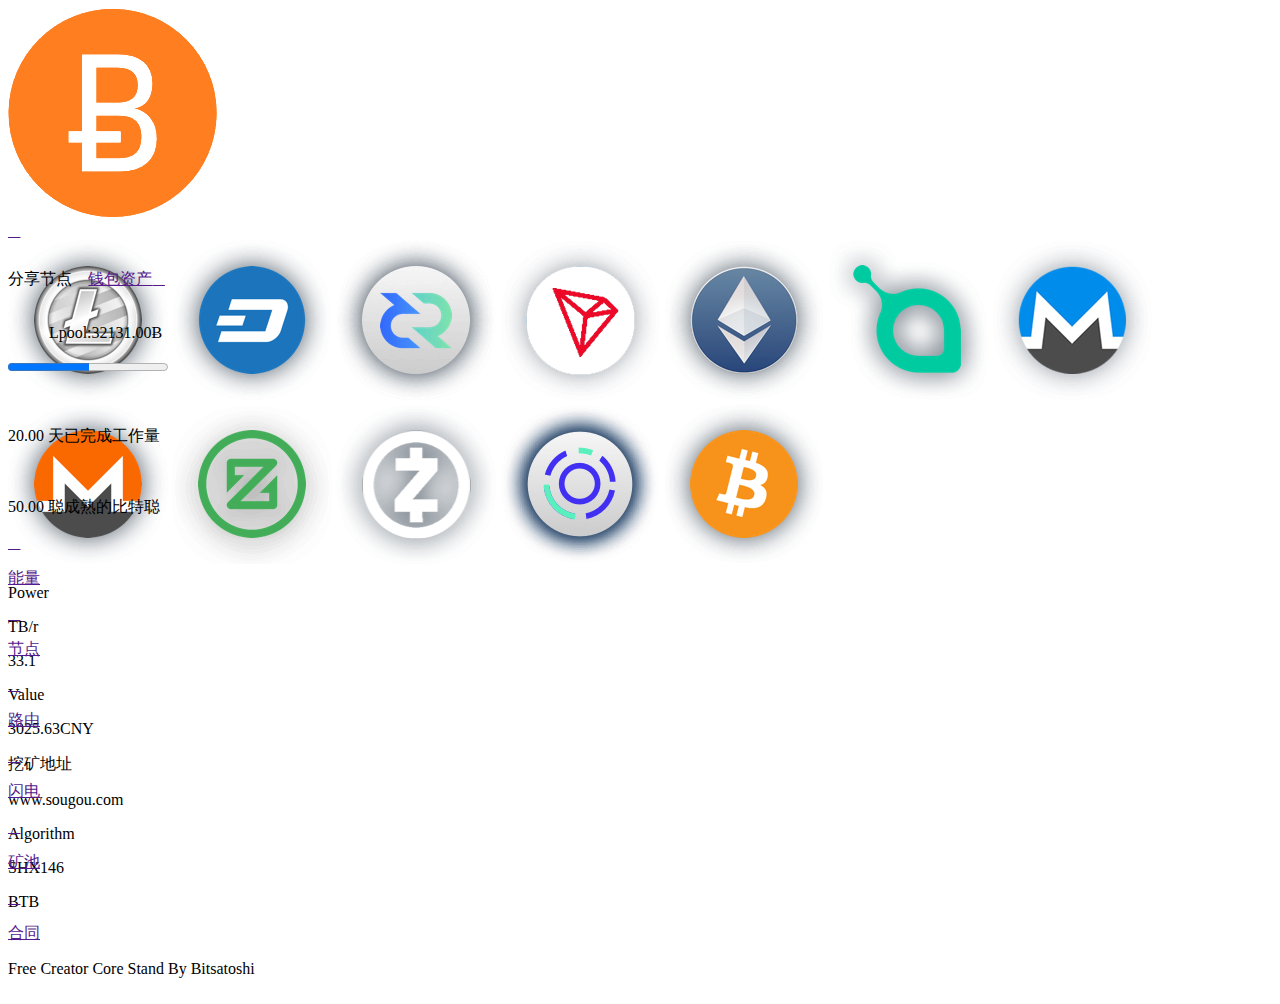
==== index.html @ 999f74f7 "admin" ====
<!DOCTYPE html>
<html lang="en">
<head>
	<meta charset="UTF-8">
	<meta name="viewport" content="width=device-width,initial-scale=1, maximum-scale=1">
	<title>BTC faucet</title>
	<script src="js/jquery.js"></script>
	<link rel="stylesheet" href="css/index.css">
	<script src="js/index.js"></script>
</head>
<body>
	<div class="container">
		<div class="header clearfix">
			<img src="images/20201018132602.png" alt="" class="logo">
			<a href=""><div class="menu iconfont">&#xe678;</div></a>
		</div>
		<div class="dia_cont">
			<div class="dial">
				<div class="dial_padding"></div>
				<div class="dial_box">
					<div class="dial_circle">
						<img src="images/nav_icon_1.png" alt="">
						<img src="images/nav_icon_2.png" alt="">
						<img src="images/nav_icon_3.png" alt="">
						<img src="images/nav_icon_4.png" alt="">
						<img src="images/nav_icon_5.png" alt="">
						<img src="images/nav_icon_6.png" alt="">
						<img src="images/nav_icon_7.png" alt="">
						<img src="images/nav_icon_8.png" alt="">
						<img src="images/nav_icon_9.png" alt="">
						<img src="images/nav_icon_10.png" alt="">
						<img src="images/nav_icon_11.png" alt="">
						<img src="images/nav_icon_12.png" alt="">
					</div>
					<div class="dial_circle_content">
						<div class="dial_circle_line"></div>
						<div class="dial_part_top">
							<p>Power</p>
							<p>TH/s</p>
							<p>22.86</p>
						</div>
						<div class="dial_part_right">
							<p>Value</p>
							<p><span>3025.63</span>CNY</p>
							<!-- <p class="iconfont">&#xe606;</p> -->
						</div>
						<div class="dial_part_bottom">
							<p>挖矿地址</p>
							<p>www.baidu.com</p>
						</div>
						<div class="dial_part_left">
							<p>Algorithm</p>
							<p>SHA256</p>
						</div>
						<div class="dial_part_center">
							ETH
						</div>
					</div>
				</div>
			</div>
		</div>
		<div class="box">
			<div class="top clearfix">
				
				<span class="sign_in">分享节点<span class="iconfont">&#xe63e;</span></span>
				<a href="" class="changecount">钱包资产<span class="iconfont">&#xe630;</span></a>
			</div>
			<div class="digcount clearfix">
				<div class="iconfont">&#xe6a9;</div>
				<p class="iconfont">&#xe90e;&ensp;&#xe7ce;&ensp;Lpool:<span>32131.00</span>Ƀ</p>
				<p><span></span></p>
				<p><progress value="51" max="100"></progress></p>
			</div>
			
			<div class="main">
				<div class="result_box clearfix">
					<div class="part">
						<div class="iconfont dunpai">&#xe608;</div>
						<p><span>20.00 天</span><span>已完成工作量</span></p>
						
					</div>
					<div class="part">
						<div class="iconfont">&#xe619;</div>
						<p><span>50.00 聪</span><span>成熟的比特聪</span></p>
					</div>
					<div class="line"></div>
				</div>
				<div class="menu">
					<a href="" class="part"><p class="iconfont">&#xe6e7;</p><p>能量</p></a>
					<a href="" class="part"><p class="iconfont">&#xe61c;</p><p>节点</p></a>
					<a href="" class="part"><p class="iconfont">&#xe6f9;</p><p>路由</p></a>
					<a href="" class="part"><p class="iconfont">&#xe60f;</p><p>闪电</p></a>
					<a href="" class="part"><p class="iconfont">&#xe651;</p><p>矿池</p></a>
					<a href="" class="part"><p class="iconfont">&#xe650;</p><p>合同</p></a>
				</div>
			</div>
			<div class="footer">
			
				Free Creator Core Stand By Bitsatoshi
				
			</div>
		</div>

	</div>

	<div class="cover"></div>
	<div class="out_box">
		<div class="circle"></div>
		<div class="get_it iconfont">
			&#xe649;
		</div>
	</div>
	
	

</body>
</html>
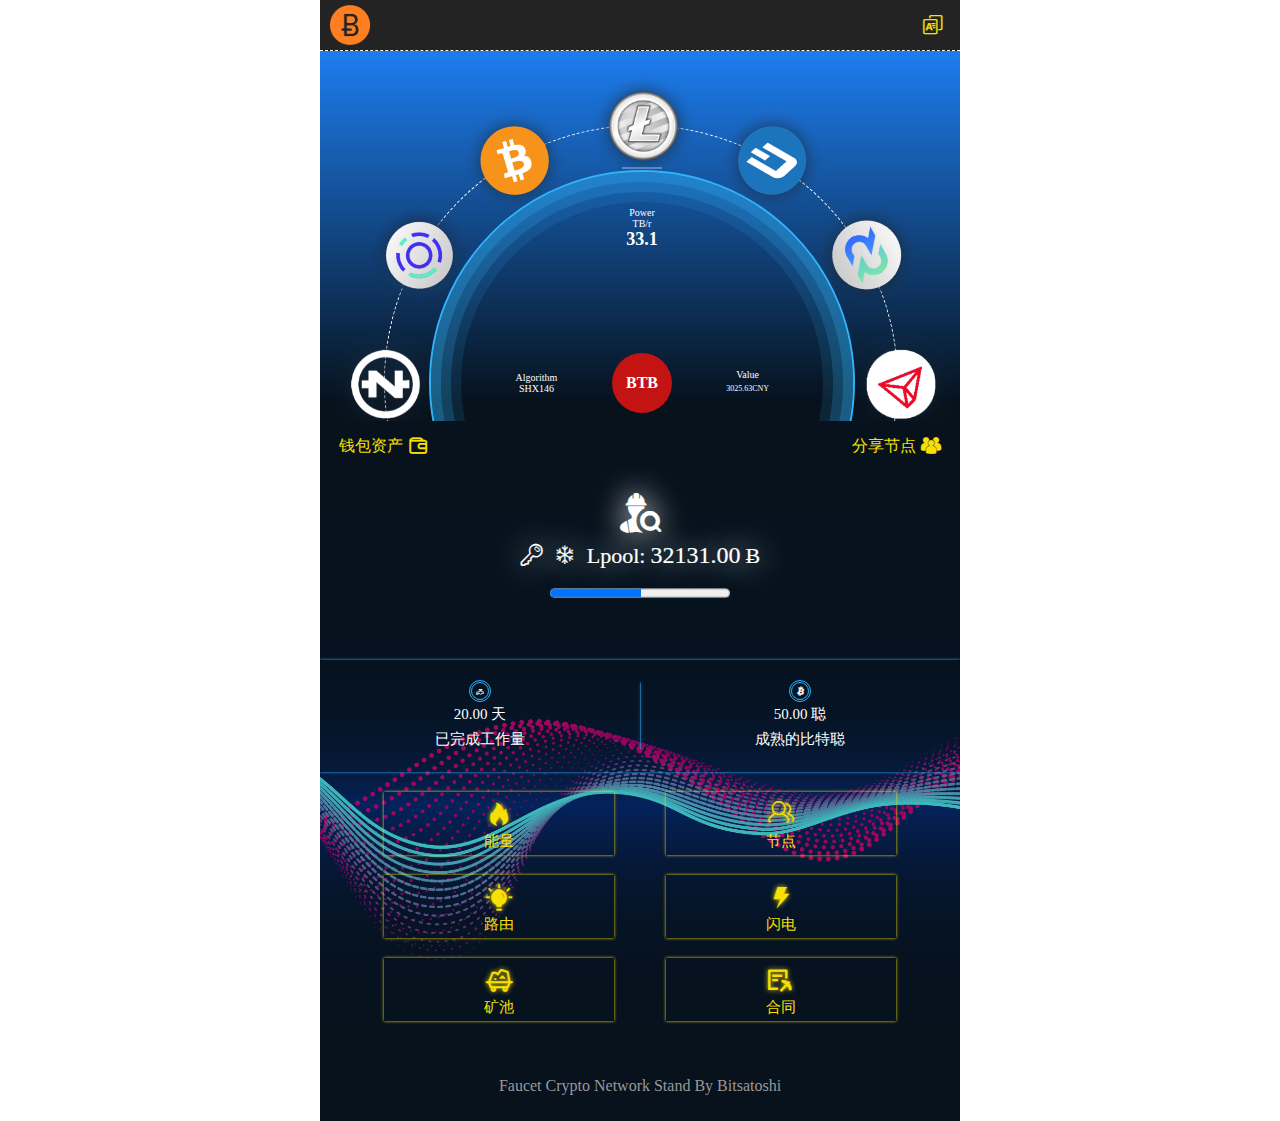
==== commit 26fae4c4: "admin" ====
--- a/index.html
+++ b/index.html
@@ -94,9 +94,9 @@
 					<a href="" class="part"><p class="iconfont">&#xe650;</p><p>合同</p></a>
 				</div>
 			</div>
-			<div class="footer">
-			
-				Free Creator Core Stand By Bitsatoshi
+			<div class="footer1">
+
+				<a class="footer2" href="#">Faucet Crypto Network Stand By Bitsatoshi</a>
 				
 			</div>
 		</div>
--- a/css/index.css
+++ b/css/index.css
@@ -0,0 +1,540 @@
+@charset 'utf-8';
+
+@font-face {
+  font-family: 'iconfont';
+  src: url('font/iconfont.eot');
+  src: url('font/iconfont.eot?#iefix') format('embedded-opentype'),
+  url('font/iconfont.woff') format('woff'),
+  url('font/iconfont.ttf') format('truetype'),
+  url('font/iconfont.svg#iconfont') format('svg');
+}
+
+.iconfont{
+  font-family:"iconfont" !important;
+  font-size:16px;font-style:normal;
+  -webkit-font-smoothing: antialiased;
+  -webkit-text-stroke-width: 0.2px;
+  -moz-osx-font-smoothing: grayscale;
+}
+.clearfix:after{
+	content:"";
+ 	height:0;
+	line-height:0;
+	display:block;
+	visibility:hidden;
+	clear:both;
+}
+.container{
+	max-width:640px;
+	margin:0 auto;
+	/*background: #02020e url(../images/bg1.jpg) no-repeat bottom;*/
+	background: #1d7def;
+	
+}
+
+a{
+	text-decoration: none;
+}
+
+*{
+	margin:0;
+	padding:0;
+	font-weight: 100;
+	font-family: 微软雅黑;
+}
+/*.top{
+	height:30px;
+	line-height: 30px;
+	background-color: #148ad7;
+	color:#fff;
+	font-size: 10px;
+	text-indent:5px;
+}
+.top img{
+	float:left;
+	height:14px;
+	margin: 8px 0 0 16px;
+	display: block;
+}*/
+.header{
+	height:50px;
+	/* background:-webkit-linear-gradient(top,#02020e,#07121d); */
+	position:relative;
+	width:100%;
+	z-index:999;
+	background: #242323;
+	
+}
+.header .logo{
+	float:left;
+	display: block;
+	height:40px;
+	margin:5px 0 0 10px;
+	z-index: 99;
+	position: relative;
+}
+.header .menu{
+	float: right;
+	margin:12px 10px 0 0;
+	height:26px;
+	display: block;
+	line-height: 26px;
+	padding:0px 6px;
+	border-radius:3px;
+	z-index: 99;
+	position: relative;
+	font-size: 22px;
+	color:#f8e004;
+	font-weight: 100;
+
+}
+.header ul{
+	position: absolute;
+	top:0;
+	width:92%;
+	z-index: 98;
+	padding: 50px 4% 10px;
+	background: #02020e;
+	display: none;
+}
+.header ul li{
+	list-style: none;
+	
+	line-height:35px;
+}
+.header ul li a{
+	color:#04fefe;
+	text-decoration: none;
+	font-size:13px;
+	display: block;
+	width:100%;
+}
+.dia_cont{
+	background:-webkit-linear-gradient(top,#1d7def 0%,#07121d 50%);
+	padding:10px 0 50px;
+	border-top:1px dashed #fff;
+	margin-top:0px;
+}
+.dial{
+	width:100%;
+	position:relative;
+	overflow:hidden;
+	margin:0 auto;
+	
+}
+
+.dial_padding{
+	width:100%;
+	padding-top:100%;
+	
+}
+.dial_box{
+	position:absolute;
+	width:100%;
+	height:100%;
+	top:0;
+}
+.dial_circle{
+	width:80%;
+	height:80%;
+	position: absolute;
+	top:10%;
+	left:10%;
+	border:1px dashed #fff;
+	border-radius: 50%;
+}
+.dial_circle img{
+	width:20%;
+	position: absolute;
+	display: block;
+	top:-10%;
+	left:40.5%;
+	-webkit-transform-origin:50% 302%;
+	/*transform-origin:-312.5% -312.5%;*/
+}
+.dial_circle_line{
+	width:40px;
+	height:2px;
+	position: absolute;
+	left:50%;
+	top:-5px;
+	background-color:rgba(255,255,255,0.3);
+	transform:translateX(-50%);
+}
+.dial_circle img:nth-child(2){
+	transform: rotate(30deg);
+}
+.dial_circle img:nth-child(3){
+	transform: rotate(60deg);
+}
+.dial_circle img:nth-child(4){
+	transform: rotate(90deg);
+}
+.dial_circle img:nth-child(5){
+	transform: rotate(120deg);
+}
+.dial_circle img:nth-child(6){
+	transform: rotate(150deg);
+}
+.dial_circle img:nth-child(7){
+	transform: rotate(180deg);
+}
+.dial_circle img:nth-child(8){
+	transform: rotate(210deg);
+}
+.dial_circle img:nth-child(9){
+	transform: rotate(240deg);
+}
+.dial_circle img:nth-child(10){
+	transform: rotate(270deg);
+}
+.dial_circle img:nth-child(11){
+	transform: rotate(300deg);
+}
+.dial_circle img:nth-child(12){
+	transform: rotate(330deg);
+}
+
+.dial_circle_content{
+	width:66%;
+	height:66%;
+	position: absolute;
+	top:17%;
+	left:17%;
+	border-radius: 50%;
+	border: 2px solid #31b2f9;
+	box-shadow: inset 0 0 0 10px rgba(49, 178, 249, 0.25), inset 0 0 0 20px rgba(49, 178, 249, 0.2), inset 0 0 0 30px rgba(49, 178, 249, 0.12);
+	color:#fff;
+	text-align: center;
+	font-size: 10px;
+}
+
+.dial_part_top{
+	position: absolute;
+	width: 100%;
+	top:35px;
+}
+.dial_part_top p:nth-child(3){
+	font-size: 18px;
+	font-weight: bold;
+}
+.dial_part_right{
+	width:50%;
+	position: absolute;
+	top:50%;
+	right:0;
+	text-align: center;
+	transform: translateY(-50%);
+}
+.dial_part_right p:nth-child(2){
+	font-size:8px;
+	line-height:18px;
+}
+.dial_part_right p:nth-child(3){
+	font-size: 18px;
+	background-size: auto 18px;
+	line-height: 18px;
+	margin-top:0px;
+}
+.dial_part_left{
+	width:50%;
+	position: absolute;
+	top:50%;
+	left:0;
+	text-align: center;
+	transform: translateY(-50%);
+}
+.dial_part_bottom{
+	width:100%;
+	position: absolute;
+	bottom:40px;
+}
+.dial_part_center{
+	width:60px;
+	height:60px;
+	position: absolute;
+	top:50%;
+	left:50%;
+	transform: translate(-50%,-50%);
+	display: flex;
+	justify-content: center;
+	align-items: center;
+	border-radius: 50%;
+	background: #c41313;
+	font-size: 16px;
+	font-weight: bold;
+}
+
+.box{
+	background:#07121d url(../images/bg-1.png) no-repeat center  53%;
+	background-size: 120% auto;
+	position: relative;
+	z-index: 997;
+	overflow:hidden;
+}
+.box *{
+	z-index: 999;
+}
+#canvas{
+	position: absolute;
+	/*top:-500px;
+	left:-100px;*/
+	transform:scale(2);
+	/*width:800px;*/
+	z-index: 998;
+	opacity: 0.4;
+}
+
+.top{
+	padding:0 3%;
+	line-height:50px;
+	font-size: 16px;
+	position: relative;
+	/*background: #02020e;*/
+	/*margin-top: 20px;*/
+}
+.top a{
+	/* color:#31b2f9; */
+	color:#f8e004;
+}
+.top .personal{
+	font-size:20px;
+	padding:5px;
+}
+
+.top .changecount{
+	float:left;
+	display: inline-block;
+	margin-right:20px;
+}
+.top .changecount span{
+	font-size:20px;
+	float: right;
+	padding-left: 5px;
+}
+
+.sign_in{
+	float: right;
+	display: inline-block;
+	margin-left: 20px;
+	font-size: 16px;
+	color:#f8e004;
+}
+.sign_in span{
+	float:right;
+	font-size:20px;
+	padding-left: 5px;
+}
+
+.digcount{
+	text-align: center;
+	padding: 20px 0;
+	width:100%;
+	position: relative;
+	/*background: #02020e;*/
+
+	/*background: rgba(1,142,207,0.5) url(../images/line_bg.png);*/
+	/* color:#31b2f9; */
+	color:#ffffff;
+}
+.digcount p:nth-child(2){
+	line-height: 40px;
+	font-size:22px;
+	
+}
+
+.digcount p:nth-child(2) span{
+	padding:0 5px;
+	font-size:24px;
+	color:#fff;
+}
+.digcount .iconfont{
+	font-size:40px;
+	text-shadow: 0 0 30px;
+}
+
+.digcount p:last-child{
+	line-height:35px;
+	font-size: 18px;
+}
+
+.digcount p:last-child span{
+	padding:0 5px;
+	font-size:20px;
+	color:#fff;
+}
+
+
+
+
+.main{
+	width:100%;
+	padding-top:30px; 
+	padding-bottom:60px;
+}
+.result_box{
+	position: relative;
+	/*border-top:1px solid #04fefe;*/
+	/*border-bottom:1px solid #04fefe;*/
+	padding-top: 20px;
+	box-shadow: 0 0 3px #31b2f9;
+}
+.result_box .part{
+	width:50%;
+	float:left;
+	text-align: center;
+	color:#ffffff;
+	/* color:#31b2f9; */
+}
+.result_box .part div{
+	border:3px double #31b2f9;
+	border-radius:50%;
+	width:16px;
+	height:16px;
+	line-height: 16px;
+	text-align: center;
+	margin:0 auto;
+	font-size: 10px;
+}
+.result_box .part div.iconfont{
+	font-size: 13px;
+	line-height: 18px;
+}
+.result_box .part div.dunpai{
+	font-size: 10px;
+}
+.result_box .part h2{
+	font-size:22px;
+	font-weight:200;
+	text-shadow:0 0 10px;
+}
+.result_box .part p{
+	line-height: 25px;
+	font-size: 15px;
+	padding:0 5px;
+	display: inline-block;
+	/*border-bottom: 1px dashed #eee;*/
+	color:#ffffff;
+	border-radius: 15px;
+	/*background:rgba(111,168,208,0.7);*/
+	/*box-shadow: 0 0 10px #04fefe;*/
+	margin:0px 0 20px;
+	/*background: rgba(255,255,255,0.5);*/
+}
+.result_box .part p span{
+	padding:0 2px;
+}
+.result_box .part p span:first-child{
+	display: block;
+}
+.result_box .line{
+	position:absolute;
+	width:1px;
+	height:60%;
+	background:#31b2f9;
+	box-shadow: 0 0 5px #31b2f9;
+	top:50%;
+	left:50%;
+	transform:scaleX(0.5) translate(-50%,-50%);
+}
+
+.main .menu{
+	width:80%;
+	display: flex;
+	justify-content:space-between;
+	flex-wrap: wrap;
+	margin:0 auto;
+}
+.main .menu .part{
+	width:45%;
+	padding: 5px 0;
+	margin-top: 20px;
+	box-sizing: border-box;
+	border:0px solid #6fa8d0;
+	border-radius:0px;
+	/*background: rgba(255,255,255,0.5);*/
+	color:#f8e004;
+	/* color:#31b2f9; */
+	text-align:center;
+	box-shadow: 0 0 3px #f8e004;
+}
+.main .menu .part p{
+	font-size: 15px;
+	line-height:18px;
+}
+.main .menu .part p.iconfont{
+	font-size: 26px;
+	line-height: 35px;
+	text-shadow:0px 0px 5px;
+	border:0;
+}
+
+.footer1{
+	text-align: center;
+	margin:-20px 0 10px;
+	line-height: 50px;
+	/* color:#999; */
+}
+
+.footer2{
+	text-align: center;
+	margin:-20px 0 10px;
+	line-height: 50px;
+	color:#999;
+	
+}
+
+
+.cover{
+	position:fixed;
+	width:100%;
+	height:100%;
+	background:rgba(0,0,0,.7);
+	top:0;
+	left:0;
+	z-index: 1000;
+	display: none;
+}
+.out_box{
+	position:fixed;
+	top:50%;
+	left:50%;
+	transform: translate(-50%,-50%);
+	width:200px;
+	height:250px;
+	z-index: 1000;
+	overflow:hidden;
+	border-radius:10px;
+	background: #3340dd;
+	text-align: center;
+	display: none;
+}
+.out_box .circle{
+	width:100%;
+	height:50%;
+	background:#3480dd ;
+	border-bottom-right-radius: 50%;
+	border-bottom-left-radius: 50%;
+}
+.out_box .get_it{
+	position:absolute;
+	top:50%;
+	left:50%;
+	width:50px;
+	height:50px;
+	border-radius:50%;
+	transform: translate(-50%,-50%);
+	display: inline-block;
+	line-height:50px;
+	text-align: center;
+	background:#fff;
+	color:#3480dd;
+	font-size: 30px;
+}
+
+
+
+
+
+
+
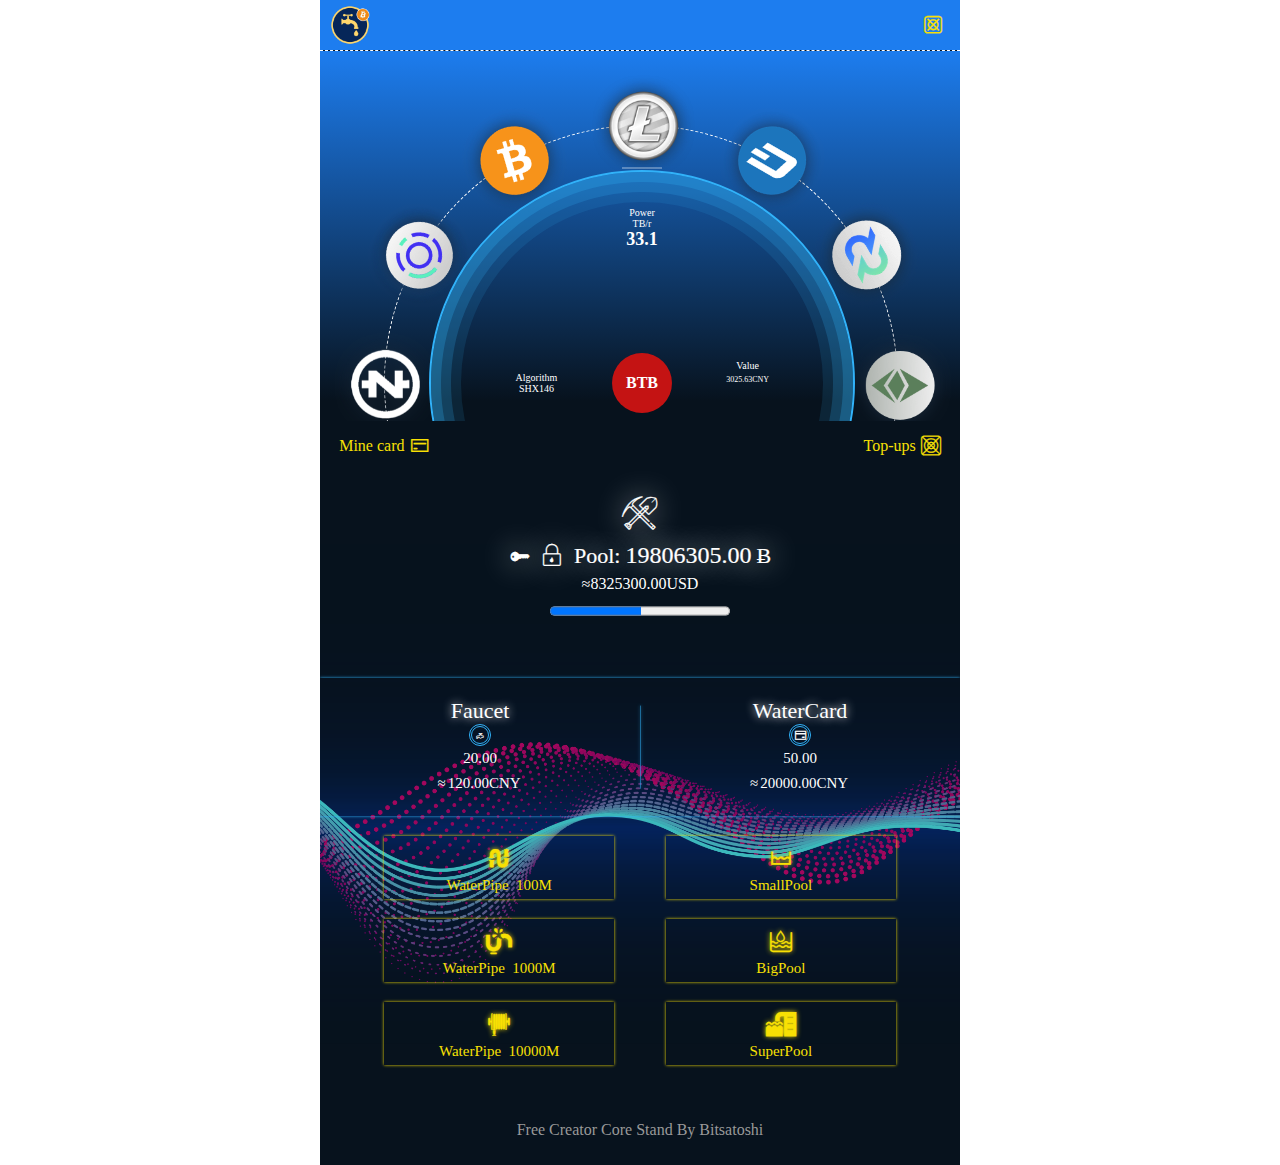
==== commit 0b73e74c: "marry" ====
--- a/index.html
+++ b/index.html
@@ -11,8 +11,8 @@
 <body>
 	<div class="container">
 		<div class="header clearfix">
-			<img src="images/20201018132602.png" alt="" class="logo">
-			<a href=""><div class="menu iconfont">&#xe678;</div></a>
+			<img src="images/12.png" alt="" class="logo">
+			<a href=""><div class="menu iconfont">&#xe6dc;</div></a>
 		</div>
 		<div class="dia_cont">
 			<div class="dial">
@@ -42,7 +42,7 @@
 						<div class="dial_part_right">
 							<p>Value</p>
 							<p><span>3025.63</span>CNY</p>
-							<!-- <p class="iconfont">&#xe606;</p> -->
+							<p class="iconfont">&#xe606;</p>
 						</div>
 						<div class="dial_part_bottom">
 							<p>挖矿地址</p>
@@ -62,41 +62,44 @@
 		<div class="box">
 			<div class="top clearfix">
 				
-				<span class="sign_in">分享节点<span class="iconfont">&#xe63e;</span></span>
-				<a href="" class="changecount">钱包资产<span class="iconfont">&#xe630;</span></a>
+				<span class="sign_in">Top-ups<span class="iconfont">&#xe664;</span></span>
+				<a href="" class="changecount">Mine card<span class="iconfont">&#xe507;</span></a>
 			</div>
 			<div class="digcount clearfix">
-				<div class="iconfont">&#xe6a9;</div>
-				<p class="iconfont">&#xe90e;&ensp;&#xe7ce;&ensp;Lpool:<span>32131.00</span>Ƀ</p>
-				<p><span></span></p>
+				<div class="iconfont">&#xe60f;</div>
+				<p class="iconfont">&#x3437;&ensp;&#xe610;&ensp;Pool:<span>19806305.00</span>Ƀ</p>
+				<p>≈<span>8325300.00</span>USD</p>
 				<p><progress value="51" max="100"></progress></p>
 			</div>
+
 			
 			<div class="main">
 				<div class="result_box clearfix">
 					<div class="part">
+						<h2>Faucet</h2>
 						<div class="iconfont dunpai">&#xe608;</div>
-						<p><span>20.00 天</span><span>已完成工作量</span></p>
+						<p><span>20.00</span>≈<span>120.00CNY</span></p>
 						
 					</div>
 					<div class="part">
-						<div class="iconfont">&#xe619;</div>
-						<p><span>50.00 聪</span><span>成熟的比特聪</span></p>
+						<h2>WaterCard</h2>
+						<div class="iconfont">&#xe703;</div>
+						<p><span>50.00</span>≈<span>20000.00CNY</span></p>
 					</div>
 					<div class="line"></div>
 				</div>
 				<div class="menu">
-					<a href="" class="part"><p class="iconfont">&#xe6e7;</p><p>能量</p></a>
-					<a href="" class="part"><p class="iconfont">&#xe61c;</p><p>节点</p></a>
-					<a href="" class="part"><p class="iconfont">&#xe6f9;</p><p>路由</p></a>
-					<a href="" class="part"><p class="iconfont">&#xe60f;</p><p>闪电</p></a>
-					<a href="" class="part"><p class="iconfont">&#xe651;</p><p>矿池</p></a>
-					<a href="" class="part"><p class="iconfont">&#xe650;</p><p>合同</p></a>
+					<a href="" class="part"><p class="iconfont">&#xe604;</p><p>WaterPipe&ensp;100M</p></a>
+					<a href="" class="part"><p class="iconfont">&#xe61b;</p><p>SmallPool</p></a>
+					<a href="" class="part"><p class="iconfont">&#xe615;</p><p>WaterPipe&ensp;1000M</p></a>
+					<a href="" class="part"><p class="iconfont">&#xe68d;</p><p>BigPool</p></a>
+					<a href="" class="part"><p class="iconfont">&#xe625;</p><p>WaterPipe&ensp;10000M</p></a>
+					<a href="" class="part"><p class="iconfont">&#xe618;</p><p>SuperPool</p></a>
 				</div>
 			</div>
-			<div class="footer1">
-
-				<a class="footer2" href="#">Faucet Crypto Network Stand By Bitsatoshi</a>
+			<div class="footer">
+			
+				Free Creator Core Stand By Bitsatoshi
 				
 			</div>
 		</div>
--- a/css/index.css
+++ b/css/index.css
@@ -62,7 +62,7 @@
 	position:relative;
 	width:100%;
 	z-index:999;
-	background: #242323;
+	background: #1d7def;
 	
 }
 .header .logo{
@@ -469,19 +469,12 @@
 	border:0;
 }
 
-.footer1{
-	text-align: center;
-	margin:-20px 0 10px;
-	line-height: 50px;
-	/* color:#999; */
-}
-
-.footer2{
+
+.footer{
 	text-align: center;
 	margin:-20px 0 10px;
 	line-height: 50px;
 	color:#999;
-	
 }
 
 
